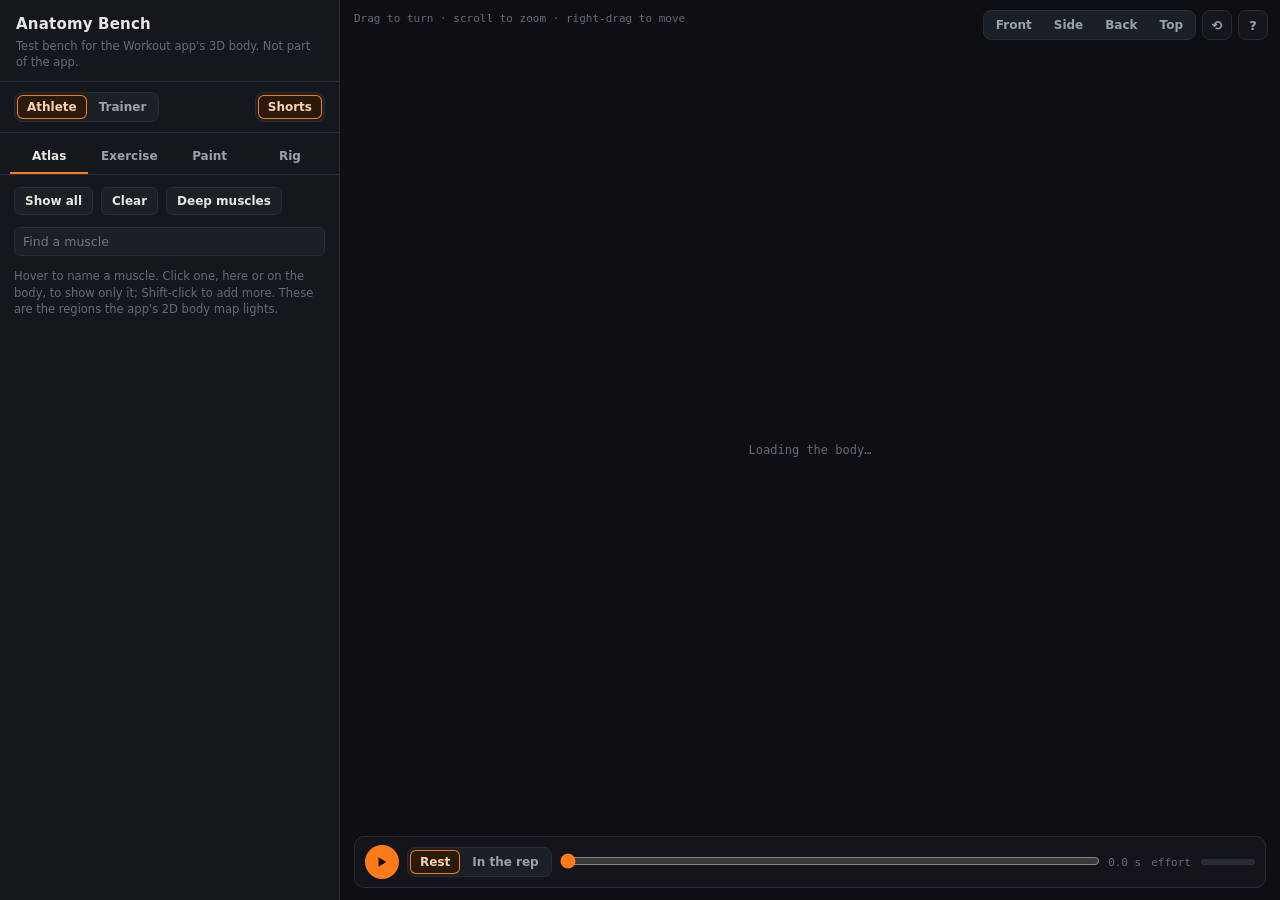
==== tools/anatomy/index.html @ ded06066 "Fit the 3D body to the kit, fix 13 exercises, add the 3D muscle map The muscular athlete body now dr" ====
<!doctype html>
<!-- The anatomy viewer: a test bench for the Workout app's 3D body, not
     part of the app. Every muscle region the app can light, on the real
     model, posed at rest or anywhere in any exercise's rep, with the
     exercise's highlights from both sources (the 3D animation's hi/hi2 in
     moves.js and the body map's muscles in data.js) side by side, a brush
     to correct where a muscle is, and rig views for checking the skinning.
     Serve the repo root and open /tools/anatomy/ . -->
<html lang="en">
<head>
<meta charset="utf-8">
<meta name="viewport" content="width=device-width, initial-scale=1">
<title>Anatomy Bench</title>
<link rel="stylesheet" href="../../assets/css/tokens.css">
<link rel="stylesheet" href="../../assets/css/themes.css">
<style>
  /* Layout: a narrow instrument panel on the left, the body filling the rest. */
  :root {
    --ink: #0d0f12; --panel: #14171c; --panel-2: #1b1f26; --line: #272c35;
    --txt: #e8e6e1; --txt-2: #9aa1ab; --txt-3: #646b76;
    --hot: #ff7a18; --warm: #9c4d11; --cool: #4cc3ff; --ok: #4ade80; --bad: #f87171;
    --mono: 'IBM Plex Mono', ui-monospace, monospace; --sans: 'DM Sans', system-ui, sans-serif;
  }
  html, body { height: 100%; }
  body { margin: 0; background: var(--ink); color: var(--txt); font: 13px/1.45 var(--sans); overflow: hidden; }
  .app { display: grid; grid-template-columns: 340px 1fr; height: 100%; }
  aside { background: var(--panel); border-right: 1px solid var(--line); display: flex; flex-direction: column; min-height: 0; }
  header { padding: 14px 16px 10px; border-bottom: 1px solid var(--line); }
  header h1 { margin: 0; font-size: 15px; font-weight: 700; letter-spacing: .2px; }
  header p { margin: 2px 0 0; color: var(--txt-3); font-size: 11.5px; }
  .tabs { display: flex; gap: 2px; padding: 8px 10px 0; border-bottom: 1px solid var(--line); }
  .tabs button { flex: 1; background: none; border: 0; color: var(--txt-2); padding: 8px 4px 9px; font: 600 12px var(--sans); cursor: pointer; border-bottom: 2px solid transparent; }
  .tabs button[aria-selected="true"] { color: var(--txt); border-bottom-color: var(--hot); }
  .pane { padding: 12px 14px 18px; overflow: auto; flex: 1; min-height: 0; display: flex; flex-direction: column; gap: 12px; }
  .pane[hidden] { display: none; }
  .row { display: flex; gap: 8px; align-items: center; flex-wrap: wrap; }
  label.k, .k { color: var(--txt-3); font: 600 10.5px var(--mono); text-transform: uppercase; letter-spacing: .6px; }
  select, input[type=search], input[type=number] { background: var(--panel-2); color: var(--txt); border: 1px solid var(--line); border-radius: 6px; padding: 6px 8px; font: 12.5px var(--sans); min-width: 0; }
  select { flex: 1; }
  input[type=range] { flex: 1; accent-color: var(--hot); min-width: 0; }
  button.b { background: var(--panel-2); color: var(--txt); border: 1px solid var(--line); border-radius: 6px; padding: 6px 10px; font: 600 12px var(--sans); cursor: pointer; }
  button.b:hover { border-color: #3a414d; }
  button.b[aria-pressed="true"] { background: #2a1a0c; border-color: var(--hot); color: #ffd0a8; }
  button:focus-visible, select:focus-visible, input:focus-visible { outline: 2px solid var(--cool); outline-offset: 1px; }
  .group h3 { margin: 6px 0 4px; font: 700 10.5px var(--mono); color: var(--txt-3); text-transform: uppercase; letter-spacing: .7px; }
  .reg { display: grid; grid-template-columns: 14px 1fr auto; gap: 8px; align-items: center; padding: 3px 6px; border-radius: 5px; cursor: pointer; }
  .reg:hover { background: var(--panel-2); }
  .reg.on { background: #2a1a0c; }
  .sw { width: 12px; height: 12px; border-radius: 3px; }
  .reg small { color: var(--txt-3); font: 10.5px var(--mono); }
  .chips { display: flex; flex-wrap: wrap; gap: 4px; }
  .chip { font: 11.5px var(--sans); padding: 2px 7px; border-radius: 999px; border: 1px solid var(--line); color: var(--txt-2); }
  .chip.p { border-color: var(--hot); color: #ffc79c; }
  .chip.s { border-color: var(--warm); color: #e0a77c; }
  .chip.miss { border-style: dashed; border-color: var(--bad); color: #fca5a5; }
  .note { color: var(--txt-3); font-size: 11.5px; }
  .card { background: var(--panel-2); border: 1px solid var(--line); border-radius: 8px; padding: 10px; display: flex; flex-direction: column; gap: 6px; }
  main { position: relative; min-width: 0; }
  canvas#gl { display: block; width: 100%; height: 100%; touch-action: none; }
  .hud { position: absolute; left: 14px; top: 12px; font: 11px var(--mono); color: var(--txt-3); pointer-events: none; }
  .tip { position: absolute; pointer-events: none; background: rgba(13,15,18,.92); border: 1px solid var(--line); padding: 4px 8px; border-radius: 6px; font: 12px var(--sans); color: var(--txt); transform: translate(12px, 12px); white-space: nowrap; }
  .tip b { color: #ffc79c; font-weight: 600; }
  .dbg { position: absolute; right: 12px; top: 34px; max-width: 46%; max-height: 60%; overflow: auto; margin: 0; padding: 8px 10px; background: rgba(13,15,18,.92); border: 1px solid var(--line); border-radius: 8px; font: 10.5px/1.35 var(--mono); color: var(--txt-2); white-space: pre-wrap; pointer-events: auto; }
  .dbg[hidden] { display: none; }
  .bar { position: absolute; left: 14px; right: 14px; bottom: 12px; display: flex; gap: 8px; align-items: center; background: rgba(20,23,28,.9); border: 1px solid var(--line); border-radius: 10px; padding: 8px 10px; }
  .bar[hidden] { display: none; }
  .phases { display: flex; gap: 2px; flex: 1; min-width: 0; }
  .phases span { flex: 1; font: 10.5px var(--mono); color: var(--txt-3); border-top: 2px solid var(--line); padding-top: 3px; overflow: hidden; white-space: nowrap; text-overflow: ellipsis; }
  .phases span.on { color: #ffd0a8; border-top-color: var(--hot); }
  .loading { position: absolute; inset: 0; display: grid; place-items: center; color: var(--txt-3); font: 12px var(--mono); }
  .loading[hidden], .tip[hidden] { display: none; }
  /* segmented controls */
  .seg { display: inline-flex; background: var(--panel-2); border: 1px solid var(--line); border-radius: 8px; padding: 2px; gap: 2px; }
  .seg button { background: none; border: 0; color: var(--txt-2); font: 600 12px var(--sans); padding: 5px 10px; border-radius: 6px; cursor: pointer; }
  .seg button[aria-pressed="true"] { background: #2a1a0c; color: #ffd0a8; box-shadow: inset 0 0 0 1px var(--hot); }
  .seg button:hover:not([aria-pressed="true"]) { color: var(--txt); }
  .seg button:disabled { opacity: .4; cursor: default; }
  /* the model row */
  .modelrow { padding: 10px 14px; display: flex; gap: 8px; align-items: center; justify-content: space-between; border-bottom: 1px solid var(--line); }
  /* exercise list, grouped by training day */
  .exlist { display: flex; flex-direction: column; gap: 1px; overflow: auto; max-height: 38vh; margin: 0 -6px; padding: 0 6px; }
  .exlist h3 { position: sticky; top: 0; background: var(--panel); margin: 8px 0 2px; padding: 2px 0; font: 700 10.5px var(--mono); color: var(--txt-3); text-transform: uppercase; letter-spacing: .7px; }
  .exlist button { text-align: left; background: none; border: 0; color: var(--txt-2); font: 13px var(--sans); padding: 5px 8px; border-radius: 6px; cursor: pointer; }
  .exlist button:hover { background: var(--panel-2); color: var(--txt); }
  .exlist button[aria-current="true"] { background: #2a1a0c; color: #ffd0a8; }
  .exlist .empty { color: var(--txt-3); font-size: 12px; padding: 6px 8px; }
  input[type=search] { width: 100%; box-sizing: border-box; }
  /* view presets, top right of the stage */
  .views { position: absolute; right: 12px; top: 10px; display: flex; gap: 6px; align-items: center; }
  .iconbtn { width: 30px; height: 30px; display: inline-grid; place-items: center; background: rgba(20,23,28,.9); border: 1px solid var(--line); border-radius: 8px; color: var(--txt-2); cursor: pointer; font: 600 13px var(--sans); }
  .iconbtn:hover { color: var(--txt); border-color: #3a414d; }
  /* the player */
  .bar { flex-wrap: wrap; row-gap: 6px; }
  .play { width: 34px; height: 34px; flex: 0 0 auto; border-radius: 50%; border: 0; background: var(--hot); color: #1a0d03; cursor: pointer; display: grid; place-items: center; }
  .play svg { width: 14px; height: 14px; }
  .track { flex: 1; min-width: 160px; display: flex; flex-direction: column; gap: 3px; }
  .track input[type=range] { width: 100%; margin: 0; }
  .meta { display: flex; gap: 10px; align-items: center; font: 11px var(--mono); color: var(--txt-3); flex: 0 0 auto; }
  .meter { width: 54px; height: 6px; border-radius: 3px; background: var(--line); overflow: hidden; }
  .meter i { display: block; height: 100%; width: 0; background: linear-gradient(90deg, var(--warm), var(--hot)); }
  /* keyboard help */
  .help { position: absolute; right: 12px; top: 48px; width: 250px; background: rgba(13,15,18,.96); border: 1px solid var(--line); border-radius: 10px; padding: 10px 12px; font-size: 12px; color: var(--txt-2); }
  .help[hidden] { display: none; }
  .help h4 { margin: 0 0 6px; font: 700 10.5px var(--mono); color: var(--txt-3); text-transform: uppercase; letter-spacing: .7px; }
  .help dl { display: grid; grid-template-columns: auto 1fr; gap: 4px 10px; margin: 0; }
  .help dt { font: 11px var(--mono); color: var(--txt); background: var(--panel-2); border: 1px solid var(--line); border-radius: 4px; padding: 0 5px; justify-self: start; }
  .help dd { margin: 0; }
  @media (prefers-reduced-motion: reduce) { * { transition: none !important; } }
  @media (max-width: 760px) {
    body { overflow: auto; }
    .app { grid-template-columns: 1fr; grid-template-rows: 62vh auto; height: auto; }
    main { order: -1; height: 62vh; }
    aside { border-right: 0; border-top: 1px solid var(--line); }
  }
</style>
</head>
<body>
<div class="app">
  <aside>
    <header>
      <h1>Anatomy Bench</h1>
      <p>Test bench for the Workout app's 3D body. Not part of the app.</p>
    </header>
    <div class="modelrow">
      <div class="seg" id="model" role="group" aria-label="Model">
        <button data-model="athlete" aria-pressed="true" title="The sculpted anatomical body">Athlete</button>
        <button data-model="trainer" aria-pressed="false" title="The scanned trainer in a tee and shorts">Trainer</button>
      </div>
      <div class="seg"><button id="shorts" aria-pressed="true" title="Show or hide the athlete's shorts">Shorts</button></div>
    </div>
    <div class="tabs" role="tablist">
      <button role="tab" data-tab="atlas" aria-selected="true">Atlas</button>
      <button role="tab" data-tab="exercise" aria-selected="false">Exercise</button>
      <button role="tab" data-tab="paint" aria-selected="false">Paint</button>
      <button role="tab" data-tab="rig" aria-selected="false">Rig</button>
    </div>

    <section class="pane" data-pane="atlas">
      <div class="row">
        <button class="b" id="allOn">Show all</button>
        <button class="b" id="soloOff">Clear</button>
        <button class="b" id="deep" aria-pressed="false">Deep muscles</button>
      </div>
      <input type="search" id="regQ" placeholder="Find a muscle">
      <p class="note">Hover to name a muscle. Click one, here or on the body, to show only it; Shift-click to add more. These are the regions the app's 2D body map lights.</p>
      <div id="regList"></div>
    </section>

    <section class="pane" data-pane="exercise" hidden>
      <input type="search" id="exQ" placeholder="Find an exercise">
      <div class="exlist" id="exList" role="listbox" aria-label="Exercises"></div>
      <div class="card">
        <span class="k">Highlight</span>
        <div class="seg" role="group" aria-label="Highlight">
          <button class="src" data-src="anim" aria-pressed="true" title="The muscles the 3D animation lights (moves.js)">Animation</button>
          <button class="src" data-src="map" aria-pressed="false" title="The muscles the 2D body map lights (data.js)">Body map</button>
          <button class="src" data-src="diff" aria-pressed="false" title="Green: both; blue: only the animation; red: only the body map">Compare</button>
          <button class="src" data-src="none" aria-pressed="false" title="The bare body">Off</button>
        </div>
        <span class="k">3D animation (moves.js)</span>
        <div class="chips" id="chipsAnim"></div>
        <span class="k">Body map (data.js)</span>
        <div class="chips" id="chipsMap"></div>
        <p class="note" id="diffNote"></p>
      </div>
      <p class="note">Working muscles glow brighter as the rep reaches its hardest point, as in the app.</p>
    </section>

    <section class="pane" data-pane="paint" hidden>
      <p class="note">Correct where a muscle is: choose it, then drag over the body. Hold Shift (or switch to Erase) to take a muscle off. Edits save in this browser; export them to use in the app.</p>
      <div class="row"><span class="k">Muscle</span><select id="pReg"></select></div>
      <div class="row">
        <button class="b" id="pAdd" aria-pressed="true">Paint</button>
        <button class="b" id="pErase" aria-pressed="false">Erase</button>
        <button class="b" id="pOrbit" aria-pressed="false">Orbit only</button>
      </div>
      <div class="row"><span class="k">Size</span><input type="range" id="pSize" min="1" max="10" step="0.5" value="3.5"><span id="pSizeV" class="k">3.5</span></div>
      <div class="card">
        <span class="k" id="pCount">No edits</span>
        <div class="row">
          <button class="b" id="pExport">Export JSON</button>
          <label class="b" style="cursor:pointer">Import<input type="file" id="pImport" accept="application/json" hidden></label>
          <button class="b" id="pClearReg">Clear this muscle's edits</button>
        </div>
      </div>
    </section>

    <section class="pane" data-pane="rig" hidden>
      <div class="row">
        <button class="b" id="rWeights" aria-pressed="false">Bone weights</button>
        <button class="b" id="rWire" aria-pressed="false">Wireframe</button>
        <button class="b" id="rJoints" aria-pressed="false">Joints</button>
      </div>
      <p class="note">Bone weights colours each part of the skin by the bone that moves it most; blends between colours are where the skin bends. Check shoulders and hips in the hardest poses (pull-ups, handstands, presses).</p>
      <div class="card"><span class="k">Hovered point</span><span id="rInfo" class="note">Hover the body.</span></div>
    </section>
  </aside>

  <main>
    <canvas id="gl"></canvas>
    <div class="hud" id="hud">Drag to turn · scroll to zoom · right-drag to move</div>
    <div class="views" role="group" aria-label="Camera">
      <div class="seg">
        <button data-view="front" title="Front (1)">Front</button>
        <button data-view="side" title="Side (2)">Side</button>
        <button data-view="back" title="Back (3)">Back</button>
        <button data-view="top" title="Top (4)">Top</button>
      </div>
      <button class="iconbtn" id="resetView" title="Reset the view (R)" aria-label="Reset the view">⟲</button>
      <button class="iconbtn" id="helpBtn" title="Keyboard shortcuts (?)" aria-label="Keyboard shortcuts" aria-expanded="false">?</button>
    </div>
    <div class="help" id="help" hidden>
      <h4>Keyboard</h4>
      <dl>
        <dt>Space</dt><dd>Play or pause the rep</dd>
        <dt>← →</dt><dd>Step through the rep</dd>
        <dt>1 2 3 4</dt><dd>Front, side, back, top</dd>
        <dt>R</dt><dd>Reset the view</dd>
        <dt>S</dt><dd>Shorts on or off</dd>
        <dt>D</dt><dd>Pick debug readout</dd>
        <dt>?</dt><dd>This list</dd>
      </dl>
    </div>
    <div class="tip" id="tip" hidden></div>
    <pre class="dbg" id="dbg" hidden></pre>
    <div class="bar" id="bar">
      <button class="play" id="play" aria-pressed="false" aria-label="Play" title="Play or pause (Space)"><svg viewBox="0 0 16 16" aria-hidden="true"><path id="playIcon" d="M4 2.5v11l9-5.5z" fill="currentColor"/></svg></button>
      <div class="seg" id="poseSel" role="group" aria-label="Pose">
        <button data-pose="rest" aria-pressed="true" title="The body in its rest pose">Rest</button>
        <button data-pose="rep" aria-pressed="false" title="The body in the chosen exercise">In the rep</button>
      </div>
      <div class="track">
        <input type="range" id="scrub" min="0" max="1000" value="0" aria-label="Position in the rep">
        <div class="phases" id="phases"></div>
      </div>
      <div class="meta"><span id="timeV">0.0 s</span><span title="Effort: how hard the muscles work at this moment">effort</span><div class="meter"><i id="effortBar"></i></div></div>
    </div>
    <div class="loading" id="loading">Loading the body…</div>
  </main>
</div>
<script type="module">import("./anatomy.js?v=" + Date.now());</script>
</body>
</html>
---- assets/css/tokens.css ----
/* ═══════════════════════════════════════════════════════════
   BARTLEBY SOFTWARE — DESIGN SYSTEM
   Shared tokens, reset, and base primitives used by every app.
   ═══════════════════════════════════════════════════════════ */

/* Colours and radii live in themes.css (one block per theme, applied via
   <html data-theme="...">). Only theme-independent tokens belong here. */
:root {
  --font:'DM Sans',system-ui,sans-serif;
  --mono:'JetBrains Mono',monospace;
}

*{margin:0;padding:0;box-sizing:border-box}
html{scroll-behavior:smooth}
body{
  background:var(--bg);color:var(--text);font-family:var(--font);
  min-height:100dvh;-webkit-font-smoothing:antialiased;overflow-x:hidden;
  /* The shell swaps a whole app in and out of one document. Scroll
     anchoring tries to hold your place through that and ends up
     overriding the position the shell restores, so it is off here —
     shell.js owns scroll position across app switches. */
  overflow-anchor:none;
}

/* ═══ SHARED: TOAST ═══ */
.toast{
  position:fixed;bottom:calc(24px + env(safe-area-inset-bottom));left:50%;
  transform:translateX(-50%) translateY(60px);
  background:var(--bg-alt);border:1px solid var(--border-lt);
  padding:10px 20px;border-radius:var(--r);font-size:13px;font-weight:500;
  opacity:0;transition:all .3s cubic-bezier(.22,.68,0,1.1);
  pointer-events:none;z-index:400;box-shadow:0 8px 40px #0006;
}
.toast.on{opacity:1;transform:translateX(-50%) translateY(0)}

/* ═══ SHARED: HUD PANEL SHAPE ═══
   Panels are chamfered top-left / bottom-right with an inset rim, set per
   panel via a local --n (notch size). Both themes use the same shape: a
   theme changes colour and motion, not structure.

   The rim is an inset shadow rather than a border because clip-path cuts a
   border off along the diagonal; an inset shadow leaves the cut clean.

   Panels also carry a bracket tick in their square corner (below), which is
   what makes the shape read as a HUD frame rather than just a cut corner.
   ═══ */
.day-card::after,.rk-hero::after{
  content:'';position:absolute;top:8px;right:8px;width:10px;height:10px;
  border-top:1px solid var(--blue);border-right:1px solid var(--blue);
  opacity:.38;pointer-events:none;
}

/* Every readout uses fixed-width digits so counters don't jitter as they run. */
.day-prog,.day-idx,.ex-idx,.ex-sets,.ex-wt,
.bw-stat-v,.bw-h-w,.bw-h-d,.pg-big-v,.rk-foot-pct,.rk-letter,
.pg-card-note,.pg-s-d,.pg-pr-w,.rk-lift-foot,.rk-lift-r,.tl-hex-n,.tl-note{font-variant-numeric:tabular-nums}

/* ═══ SHARED: DAY / SECTION CARD ═══ */
.day-card{
  --n:11px;
  position:relative;background:var(--bg-card);border:none;border-radius:0;
  box-shadow:inset 0 0 0 1px var(--border);
  clip-path:polygon(var(--n) 0,100% 0,100% calc(100% - var(--n)),calc(100% - var(--n)) 100%,0 100%,0 var(--n));
  margin-bottom:16px;overflow:hidden;
}
.day-top{display:flex;align-items:center;justify-content:space-between;gap:10px;padding:13px 16px 11px}
.day-top-l{display:flex;align-items:center;gap:8px;min-width:0}
.day-idx{font-family:var(--mono);font-size:15px;font-weight:700;color:var(--blue);letter-spacing:-.5px;flex-shrink:0}
.day-sep{font-family:var(--mono);font-size:12px;font-weight:700;color:var(--text-3);flex-shrink:0}
.day-badge{padding:3px 8px;border-radius:2px;font-size:9px;font-weight:700;letter-spacing:1.5px;text-transform:uppercase;color:var(--on-accent);flex-shrink:0}
.day-title{font-size:11.5px;font-weight:600;letter-spacing:1.2px;text-transform:uppercase;color:var(--text-2);white-space:nowrap;overflow:hidden;text-overflow:ellipsis}

/* ═══ SHARED: SEGMENTED METER ═══ */
.day-meter{display:flex;gap:2px;padding:0 16px 12px;border-bottom:1px solid var(--border)}
.day-meter i{flex:1;height:4px;border-radius:1px;background:var(--border-lt);transition:background .25s ease,box-shadow .25s ease}
.day-meter i.on{background:var(--blue)}
---- assets/css/themes.css ----
/* ═══════════════════════════════════════════════════════════
   THEMES

   Every colour in the suite comes from the variables below, so a
   theme is just one block of overrides on <html data-theme="...">.

   A theme owns more than colour: it owns motion too. Both `arcade`
   and `dark` carry an animation set at the bottom of this file, and
   they are deliberately different in kind — arcade runs loud and
   continuous (scanlines, glow pulses, shimmer), midnight runs quiet
   and event-driven (soft entrances, one slow sheen, no loops you
   can see from across the room). `light` stays completely still.

   Adding a theme: copy a palette block, give it a data-theme name,
   and add it to THEMES in assets/js/theme.js.
   ═══════════════════════════════════════════════════════════ */

/* ═══════════════════════════════════════════════════════════
   ARCADE — the default. Warm, high-contrast, game-HUD orange.
   ═══════════════════════════════════════════════════════════ */
:root,
html[data-theme="arcade"] {
  --bg:#0a0705;--bg-card:#150f0a;--bg-alt:#1d140c;--bg-hover:#241a10;
  --bg-input:#0f0a06;--border:#2b1d10;--border-lt:#402a15;

  --text:#fdf3e7;--text-2:#b0987f;--text-3:#7a6249;

  --blue:#ff7a18;--blue-d:#ff7a1820;          /* primary accent */
  --purple:#ffb43f;--amber:#ffc247;--amber-d:#ffc2471e;
  --red:#ff4d3d;--red-d:#ff4d3d20;
  --green:#3fdb7a;--green-d:#3fdb7a1e;--pink:#ff9c5b;
  /* Ink for text sitting ON a tinted chip of the same hue (--*-d), which is
     a different job from the hue itself. On a dark card the vivid colour is
     already the readable choice; over white it is not — #16a34a on a 9%
     green wash is 2.97:1, which is how the working-weight badge ended up
     unreadable in Daylight. Dark themes therefore alias these to the hue,
     and Daylight darkens each one until it clears 4.5:1 on its own chip. */
  --ink-green:#3fdb7a;--ink-amber:#ffc247;--ink-blue:#ff7a18;--ink-red:#ff4d3d;--ink-pink:#ff9c5b;

  --glow:#ff7a18;--glow-2:#ffb43f;
  --sel-bd:#ff7a1855;--ol-bg:#0a0705f0;--btn-hover:#e0620c;
  --on-accent:#fff;
  --map-base:#1a1108;--map-region:#241708;
  /* body-map tiers: accent, then blended 55% and 28% toward --map-region */
  --map-p:#ff7a18;--map-s:#9c4d11;--map-t:#61330d;--map-edge:#0a0705;
  --hm-off:#1e1409;
  --grid:#2b1d10;
  /* rank bands — need real hue separation, not six shades of orange */
  --rk-f:#6b5540;--rk-d:#e0452f;--rk-c:#ffb01f;
  --rk-b:#ff7a18;--rk-a:#c04dff;--rk-s:#3fdb7a;--rk-ss:#fff3d6;
  --r:10px;--rs:6px;
}

/* ═══════════════════════════════════════════════════════════
   REDLINE — the suite as a code editor.

   Not a palette swap. An editor is a thing you recognise before
   you have read a word of it, and almost none of that is colour.
   It is the typeface: one fixed advance, so every column lines up
   whether or not anyone arranged for it to. It is rectangles —
   no chamfers, no pills, a 3px radius where a radius is
   unavoidable. And it is a small set of hues each doing one
   consistent job, the way syntax highlighting does, rather than
   decorating.

   So this is the one theme here that overrides --font as well as
   the colours, and that is the whole point of it. Cascadia Code
   is Microsoft's terminal face; assets/js/theme.js loads the
   Google Fonts stylesheet only while this theme is on, and the
   stack below falls back to whatever monospace the machine has —
   which on Windows is usually Cascadia already, so the first
   frame is right even before the webfont lands.

   The colour roles, read as syntax:

     --blue    keyword     the accent, scarlet
     --red     error       orange-red, twenty degrees off it, so a
                           delete button never reads as a selected tab
     --amber   string
     --purple  constant    mauve — the one hue here that isn't warm,
                           and the rank-A band
     --green   diff added  left fully green on purpose: this app's
     --pink    function    job is telling good from bad, and a theme
                           that tinted the good end red would make
                           that harder rather than prettier
     --text-3  comment

   The surfaces are near-neutral with a faint red cast rather than
   the saturated maroon "a red theme" reaches for first, because an
   editor's chrome sits back and lets the syntax carry the colour.

   Structure — the font, the square corners, the caret — lives in
   REDLINE EDITOR CHROME at the bottom of this file, after the
   motion set it shares, so that nothing has to fight it on source
   order. It takes the quiet set rather than Arcade's: the loud one
   is keyed on data-theme="arcade" in fifty-odd selectors and a
   palette is not worth duplicating all of them for.
   ═══════════════════════════════════════════════════════════ */
html[data-theme="redline"] {
  --bg:#100c0e;--bg-card:#191114;--bg-alt:#20161a;--bg-hover:#291d22;
  --bg-input:#0c090a;--border:#2d2028;--border-lt:#453039;

  --text:#f3e7ea;--text-2:#a99aa0;--text-3:#7a6a71;

  --blue:#ff2f50;--blue-d:#ff2f5020;          /* primary accent */
  --purple:#c792ea;--amber:#ffc66d;--amber-d:#ffc66d1e;
  --red:#f2593a;--red-d:#f2593a20;
  --green:#5cdb8f;--green-d:#5cdb8f1e;--pink:#ff8fc4;
    --ink-green:#5cdb8f;--ink-amber:#ffc66d;--ink-blue:#ff2f50;--ink-red:#f2593a;--ink-pink:#ff8fc4;

  --glow:#ff2f50;--glow-2:#c792ea;
  /* the accent at three alphas, for the glow keyframes. Without these the
     quiet set's halo and today-cell resolve to an invalid shadow and the
     whole declaration is dropped, which is how this theme shipped with a
     rank letter that did not breathe. */
  --glow-a:#ff2f502e;--glow-b:#ff2f5055;--glow-c:#ff2f50aa;
  --sel-bd:#ff2f5055;--ol-bg:#100c0ef0;--btn-hover:#e01a3e;
  --on-accent:#fff;
  --map-base:#1a1216;--map-region:#241820;
  /* body-map tiers: accent, then blended 55% and 28% toward --map-region */
  --map-p:#ff2f50;--map-s:#9c253a;--map-t:#611e2d;--map-edge:#100c0e;
  --hm-off:#1e151a;
  --grid:#2d2028;
  /* rank bands — need real hue separation, not six shades of red. SS goes
     cyan: it is the one band above green, and cyan is the colour an editor
     reserves for a type name, which is the right amount of special. */
  --rk-f:#6b5a60;--rk-d:#f2593a;--rk-c:#ffc66d;
  --rk-b:#ff2f50;--rk-a:#c792ea;--rk-s:#5cdb8f;--rk-ss:#8be9fd;
  --r:3px;--rs:2px;
}

/* ═══════════════════════════════════════════════════════════
   DARK — the original cool-grey/blue palette. Its motion set lives
   at the bottom of this file, under MIDNIGHT ANIMATIONS.
   ═══════════════════════════════════════════════════════════ */
html[data-theme="dark"] {
  --bg:#08090d;--bg-card:#10121a;--bg-alt:#141722;--bg-hover:#1a1d2a;
  --bg-input:#0c0e14;--border:#1c2030;--border-lt:#252a3a;

  --text:#e2e6f0;--text-2:#8b92a8;--text-3:#4a5068;

  --blue:#3b82f6;--blue-d:#3b82f620;--purple:#8b5cf6;
  --amber:#f59e0b;--amber-d:#f59e0b20;--red:#ef4444;--red-d:#ef444420;
  --green:#22c55e;--green-d:#22c55e20;--pink:#f472b6;
    --ink-green:#22c55e;--ink-amber:#f59e0b;--ink-blue:#3b82f6;--ink-red:#ef4444;--ink-pink:#f472b6;

  --glow:#3b82f6;--glow-2:#8b5cf6;
  --sel-bd:#3b82f640;--ol-bg:#08090de8;--btn-hover:#2563eb;
  --on-accent:#fff;
  /* the accent at three alphas, for the glow keyframes */
  --glow-a:#3b82f62e;--glow-b:#3b82f655;--glow-c:#3b82f6aa;
  --map-base:#151922;--map-region:#1a1e2a;
  --map-p:#3b82f6;--map-s:#2c559a;--map-t:#243a63;--map-edge:#08090d;
  --hm-off:#171a26;
  --grid:#1c2030;
  --rk-f:#4a5068;--rk-d:#ef4444;--rk-c:#f59e0b;
  --rk-b:#3b82f6;--rk-a:#8b5cf6;--rk-s:#22c55e;--rk-ss:#f472b6;
  --r:10px;--rs:6px;
}

/* ═══════════════════════════════════════════════════════════
   BLACK — true black and silver. Midnight without the blue cast:
   every surface, border and grey here is achromatic, so nothing tints
   the chrome. The accent is a near-white, which is the reason
   --on-accent exists — a silver button needs dark text, not the #fff
   every other theme wants.

   Colour survives only where it carries meaning: the green and red of
   a hit or a miss, and the rank bands, which need real hue separation.
   Wears the quiet motion set, same as Midnight.
   ═══════════════════════════════════════════════════════════ */
html[data-theme="black"] {
  --bg:#000000;--bg-card:#0d0d0d;--bg-alt:#141414;--bg-hover:#1c1c1c;
  --bg-input:#080808;--border:#242424;--border-lt:#363636;

  --text:#f2f2f2;--text-2:#a3a3a3;--text-3:#6b6b6b;

  --blue:#e4e4e7;--blue-d:#e4e4e714;          /* primary accent — silver */
  --purple:#b8b8bd;--amber:#e0b341;--amber-d:#e0b3411e;
  --red:#f05252;--red-d:#f0525220;
  --green:#3ecf7a;--green-d:#3ecf7a1e;--pink:#d4d4d8;
    --ink-green:#3ecf7a;--ink-amber:#e0b341;--ink-blue:#e4e4e7;--ink-red:#f05252;--ink-pink:#d4d4d8;

  --glow:#e4e4e7;--glow-2:#ffffff;
  --sel-bd:#e4e4e740;--ol-bg:#000000f0;--btn-hover:#ffffff;
  --on-accent:#0a0a0a;
  /* the accent at three alphas, for the glow keyframes */
  --glow-a:#ffffff24;--glow-b:#ffffff45;--glow-c:#ffffff99;
  --map-base:#121212;--map-region:#1c1c1c;
  /* body-map tiers: accent, then blended 55% and 28% toward --map-region */
  --map-p:#e4e4e7;--map-s:#767677;--map-t:#545455;--map-edge:#000000;
  --hm-off:#1a1a1a;
  --grid:#242424;
  /* rank bands — the one place the monochrome has to break, since six
     shades of silver would be six shades of nothing */
  --rk-f:#5a5a5a;--rk-d:#f05252;--rk-c:#e0b341;
  --rk-b:#5b9cf0;--rk-a:#a978f0;--rk-s:#3ecf7a;--rk-ss:#ffffff;
  --r:10px;--rs:6px;
}

/* ═══════════════════════════════════════════════════════════
   LIGHT — bright paper-white palette. No animation set.
   ═══════════════════════════════════════════════════════════ */
html[data-theme="light"] {
  --bg:#f4f5f9;--bg-card:#ffffff;--bg-alt:#edeff5;--bg-hover:#e5e8f0;
  --bg-input:#ffffff;--border:#dcdfe9;--border-lt:#cbd0df;

  --text:#1b1f2d;--text-2:#5b6278;--text-3:#98a0b4;

  --blue:#2563eb;--blue-d:#2563eb1a;          /* primary accent */
  --purple:#7c3aed;--amber:#d97706;--amber-d:#d9770618;
  --red:#dc2626;--red-d:#dc26261a;
  --green:#16a34a;--green-d:#16a34a18;--pink:#db2777;
    --ink-green:#166534;--ink-amber:#854d0e;--ink-blue:#1d4ed8;--ink-red:#b91c1c;--ink-pink:#be185d;

  --glow:#2563eb;--glow-2:#7c3aed;
  --sel-bd:#2563eb40;--ol-bg:#f4f5f9e8;--btn-hover:#1d4ed8;
  --on-accent:#fff;
  --map-base:#e5e8f0;--map-region:#dcdfe9;
  /* body-map tiers: accent, then blended 55% and 28% toward --map-region */
  --map-p:#2563eb;--map-s:#84a3ec;--map-t:#bccbef;--map-edge:#f4f5f9;
  --hm-off:#e5e8f0;
  --grid:#dcdfe9;
  --rk-f:#98a0b4;--rk-d:#dc2626;--rk-c:#d97706;
  --rk-b:#2563eb;--rk-a:#7c3aed;--rk-s:#16a34a;--rk-ss:#be185d;
  --r:10px;--rs:6px;
}

/* ═══════════════════════════════════════════════════════════
   ARCADE ANIMATIONS
   Scoped to the theme: `light` stays completely still, and `dark`
   has its own, quieter set further down.
   All of it collapses under prefers-reduced-motion at the bottom.
   ═══════════════════════════════════════════════════════════ */

@keyframes ar-sweep   { 0%{transform:translateX(-120%)} 100%{transform:translateX(320%)} }
@keyframes ar-pulse   { 0%,100%{opacity:.5} 50%{opacity:1} }
/* for large tinted shapes: stays subtle, since animating opacity would
   otherwise blow past the low base value the shape is drawn with */
@keyframes ar-bloom   { 0%,100%{opacity:.06} 50%{opacity:.13} }
@keyframes ar-bloom-s { 0%,100%{opacity:.08} 50%{opacity:.16} }
@keyframes ar-glow    { 0%,100%{text-shadow:0 0 12px var(--glow),0 0 34px #ff7a1840} 50%{text-shadow:0 0 22px var(--glow),0 0 60px #ff7a1870} }
@keyframes ar-rise    { from{opacity:0;transform:translateY(10px)} to{opacity:1;transform:none} }
@keyframes ar-pop     { 0%{transform:scale(.7)} 60%{transform:scale(1.18)} 100%{transform:scale(1)} }
@keyframes ar-scan    { 0%{transform:translateY(-100%)} 100%{transform:translateY(2400%)} }
@keyframes ar-shimmer { 0%{background-position:-220% 0} 100%{background-position:220% 0} }
@keyframes ar-flicker { 0%,100%{opacity:1} 92%{opacity:1} 94%{opacity:.72} 96%{opacity:1} }

/* ── cards get a warm edge + a staggered entrance ── */
html[data-theme="arcade"] .day-card,
html[data-theme="arcade"] .pg-card,
html[data-theme="arcade"] .tl-card,
html[data-theme="arcade"] .bw-chart-card,
html[data-theme="arcade"] .bw-add {
  animation:ar-rise .34s cubic-bezier(.22,.68,0,1.1) both;
  box-shadow:inset 0 1px 0 #ffffff06;
}
/* the level strip is the Program tab's first child, so the day cards start at 2 */
html[data-theme="arcade"] .day-card:nth-child(2){animation-delay:.04s}
html[data-theme="arcade"] .day-card:nth-child(3){animation-delay:.08s}
html[data-theme="arcade"] .day-card:nth-child(4){animation-delay:.12s}
html[data-theme="arcade"] .day-card:nth-child(5){animation-delay:.16s}
html[data-theme="arcade"] .day-card:nth-child(6){animation-delay:.2s}
html[data-theme="arcade"] .pg-card:nth-child(3){animation-delay:.05s}
html[data-theme="arcade"] .pg-card:nth-child(4){animation-delay:.1s}
html[data-theme="arcade"] .pg-card:nth-child(5){animation-delay:.15s}

html[data-theme="arcade"] .day-card:hover,
html[data-theme="arcade"] .pg-card:hover { border-color:#4a2f16 }

/* ── clipped corners on the big surfaces reads as HUD panel ── */
html[data-theme="arcade"] .rk-hero {
  clip-path:polygon(0 0,calc(100% - 14px) 0,100% 14px,100% 100%,14px 100%,0 calc(100% - 14px));
}

/* ── tab underline glows ── */
html[data-theme="arcade"] .wk .tab.active,
html[data-theme="arcade"] .fin .tab.active { box-shadow:0 2px 12px -2px var(--glow) }

/* ── every progress bar gets a light sweeping across it ── */
html[data-theme="arcade"] .sx-bar-fill { position:relative;overflow:hidden }
html[data-theme="arcade"] .sx-bar-fill::after {
  content:'';position:absolute;inset:0;width:34%;
  background:linear-gradient(90deg,transparent,#ffffff70,transparent);
  animation:ar-sweep 2.4s ease-in-out infinite;
}

/* ── the rank letter is the hero element: make it burn ── */
html[data-theme="arcade"] .rk-letter { animation:ar-glow 3s ease-in-out infinite }

/* the band track lights up its segments and the marker burns */
html[data-theme="arcade"] .rk-seg { opacity:.42 }
html[data-theme="arcade"] .rk-marker { background:var(--glow-2);box-shadow:0 0 0 2px var(--bg-card),0 0 16px var(--glow) }
html[data-theme="arcade"] .rk-verse-mark { animation:ar-bloom-s 6s ease-in-out infinite }

/* a slow scanline crawling down the rank hero */
html[data-theme="arcade"] .rk-hero > .rk-scan {
  display:block;position:absolute;left:0;right:0;height:2px;top:0;
  background:linear-gradient(90deg,transparent,#ff7a1855,transparent);
  animation:ar-scan 7s linear infinite;pointer-events:none;
}

/* ── checkbox pop ── */
html[data-theme="arcade"] .wk .ex-chk.on { animation:ar-pop .26s cubic-bezier(.22,.68,0,1.1) }
html[data-theme="arcade"] .wk .ex-chk.on { box-shadow:0 0 14px -2px var(--glow) }

/* ── heatmap: trained days glow, today flickers like a live cursor ── */
html[data-theme="arcade"] .pg-hm-c.hit { box-shadow:0 0 7px -1px #3fdb7a90 }
html[data-theme="arcade"] .pg-hm-c.today { animation:ar-flicker 4s linear infinite }

/* ── unlocked milestones shimmer ── */
html[data-theme="arcade"] .pg-b.on .pg-b-n {
  background:linear-gradient(90deg,var(--text) 35%,var(--glow-2) 50%,var(--text) 65%);
  background-size:220% 100%;
  -webkit-background-clip:text;background-clip:text;color:transparent;
  animation:ar-shimmer 4.5s linear infinite;
}

/* ── celebration lands harder ── */
html[data-theme="arcade"] .lv-rank-n { animation:ar-glow 1.6s ease-in-out infinite }
html[data-theme="arcade"] .lv-card { box-shadow:0 0 0 1px #ff7a1830,0 30px 90px -20px #000 }

/* ── buttons pick up a warm rim ── */
html[data-theme="arcade"] .bw-add-btn,
html[data-theme="arcade"] .lv-btn,
html[data-theme="arcade"] .sx-btn.pri { box-shadow:0 0 18px -6px var(--glow) }

/* ── sidebar active app ── */
html[data-theme="arcade"] .app-btn.active { box-shadow:inset 2px 0 0 var(--glow),0 0 24px -12px var(--glow) }

/* ── extra flourishes: each one fires on a real event, not continuously ── */
@keyframes ar-hm-in    { from{opacity:0;transform:scale(.55)} to{opacity:1;transform:none} }
@keyframes ar-ring     { from{opacity:.7;transform:scale(1)} to{opacity:0;transform:scale(2.4)} }
@keyframes ar-daydone  { 0%{box-shadow:0 0 0 0 var(--glow)} 40%{box-shadow:0 0 22px -2px var(--glow)} 100%{box-shadow:0 0 0 0 transparent} }
@keyframes ar-spark    { 0%{opacity:1;transform:rotate(var(--a)) translateX(6px) scale(1)}
                        70%{opacity:.9}
                       100%{opacity:0;transform:rotate(var(--a)) translateX(var(--d)) scale(.2)} }
@keyframes ar-tile-in  { from{opacity:0;transform:translateY(8px)} to{opacity:1;transform:none} }

/* heatmap washes in column by column when the Rank tab renders */
html[data-theme="arcade"] .pg-hm-c {
  animation:ar-hm-in .32s ease both;
  animation-delay:calc(var(--c, 0) * 18ms);
}

/* achievement tiles cascade in */
html[data-theme="arcade"] .pg-b {
  animation:ar-tile-in .3s cubic-bezier(.22,.68,0,1.1) both;
  /* Capped as well as reset per group: a cascade is a flourish, and past a
     third of a second it stops reading as one and starts reading as the
     page being slow. */
  animation-delay:calc(min(var(--i, 0), 18) * 14ms);
}
/* so does the PR feed */
html[data-theme="arcade"] .pg-pr {
  animation:ar-tile-in .3s ease both;
  animation-delay:calc(var(--i, 0) * 32ms);
}

/* a single ring pulses out of a checkbox as it's ticked */
html[data-theme="arcade"] .wk .ex-chk{position:relative}
html[data-theme="arcade"] .wk .ex-chk.on::before{
  content:'';position:absolute;inset:-2px;border-radius:7px;
  border:2px solid var(--glow);animation:ar-ring .5s ease-out both;pointer-events:none;
}

/* finishing a whole day flashes that card once; so does a level-up on the strip */
html[data-theme="arcade"] .day-card.just-done,
html[data-theme="arcade"] .tl-card.just-up{animation:ar-daydone .9s ease-out}

/* rank-up sparks */
html[data-theme="arcade"] .lv-burst i{
  display:block;animation:ar-spark .85s cubic-bezier(.2,.7,.3,1) both;animation-delay:var(--t);
}

/* desktop hover lift */
@media (hover:hover) and (min-width:821px){
  html[data-theme="arcade"] .pg-card,
  html[data-theme="arcade"] .day-card{transition:transform .18s ease,border-color .18s ease}
  html[data-theme="arcade"] .pg-card:hover,
  html[data-theme="arcade"] .day-card:hover{transform:translateY(-2px)}
}

/* ═══════════════════════════════════════════════════════════
   THE QUIET MOTION SET — worn by Midnight and Black
   Keyed to data-motion rather than data-theme, because two themes
   share it and a third (Daylight) wants none of it; theme.js sets the
   attribute. Every colour in here resolves through a variable, so the
   set takes on the palette of whichever theme is wearing it.

   The counterpart to the arcade set, built on the opposite idea.
   Arcade is ambient: things glow and sweep whether or not you did
   anything. Midnight is event-driven — nearly everything here fires
   once, because something happened, and then stops. The only loops
   left are the rank letter's halo, the progress-bar sheen and today's
   cell on the heatmap, all at an amplitude you notice only if you
   go looking for it.

   Same hooks as arcade throughout, so nothing in the apps had to
   learn that a second theme exists.
   ═══════════════════════════════════════════════════════════ */

@keyframes mn-rise    { from{opacity:0;transform:translateY(7px)} to{opacity:1;transform:none} }
@keyframes mn-fade    { from{opacity:0} to{opacity:1} }
@keyframes mn-slide   { from{opacity:0;transform:translateX(-5px)} to{opacity:1;transform:none} }
/* the sheen crosses in the first fifth of the cycle and then waits: a bar you
   glance at reads as still, a bar you watch catches the light once */
@keyframes mn-sheen   { 0%{transform:translateX(-160%)} 22%,100%{transform:translateX(400%)} }
@keyframes mn-halo    { 0%,100%{text-shadow:0 0 14px var(--glow-a)} 50%{text-shadow:0 0 26px var(--glow-b)} }
@keyframes mn-pop     { from{transform:scale(.84)} to{transform:scale(1)} }
@keyframes mn-ring    { from{opacity:.5;transform:scale(1)} to{opacity:0;transform:scale(1.85)} }
@keyframes mn-today   { 0%,100%{box-shadow:0 0 0 1.5px var(--blue)}
                         50%{box-shadow:0 0 0 1.5px var(--blue),0 0 9px -1px var(--glow-c)} }
@keyframes mn-daydone { 0%{box-shadow:0 0 0 0 transparent}
                       45%{box-shadow:0 0 0 1px var(--glow),0 0 20px -5px var(--glow)}
                      100%{box-shadow:0 0 0 0 transparent} }
@keyframes mn-spark   { 0%{opacity:.9;transform:rotate(var(--a)) translateX(5px) scale(1)}
                      100%{opacity:0;transform:rotate(var(--a)) translateX(var(--d)) scale(.25)} }

/* ── cards ease in close together: a settle, not a cascade ── */
html[data-motion="quiet"] .day-card,
html[data-motion="quiet"] .pg-card,
html[data-motion="quiet"] .tl-card,
html[data-motion="quiet"] .bw-chart-card,
html[data-motion="quiet"] .bw-add {
  animation:mn-rise .3s cubic-bezier(.25,.8,.3,1) both;
  box-shadow:inset 0 1px 0 #ffffff05;
}
/* the level strip is the Program tab's first child, so the day cards start at 2 */
html[data-motion="quiet"] .day-card:nth-child(2){animation-delay:.03s}
html[data-motion="quiet"] .day-card:nth-child(3){animation-delay:.06s}
html[data-motion="quiet"] .day-card:nth-child(4){animation-delay:.09s}
html[data-motion="quiet"] .day-card:nth-child(5){animation-delay:.12s}
html[data-motion="quiet"] .day-card:nth-child(6){animation-delay:.15s}
html[data-motion="quiet"] .pg-card:nth-child(3){animation-delay:.04s}
html[data-motion="quiet"] .pg-card:nth-child(4){animation-delay:.08s}
html[data-motion="quiet"] .pg-card:nth-child(5){animation-delay:.12s}

html[data-motion="quiet"] .day-card:hover,
html[data-motion="quiet"] .pg-card:hover { border-color:var(--border-lt) }

/* ── one cool sheen per progress bar, on a long cycle ── */
html[data-motion="quiet"] .sx-bar-fill { position:relative;overflow:hidden }
html[data-motion="quiet"] .sx-bar-fill::after {
  content:'';position:absolute;inset:0;width:30%;
  background:linear-gradient(90deg,transparent,#ffffff2e,transparent);
  animation:mn-sheen 5.5s cubic-bezier(.4,0,.2,1) infinite;
}

/* ── the rank letter breathes rather than burns ── */
html[data-motion="quiet"] .rk-letter { animation:mn-halo 5s ease-in-out infinite }
html[data-motion="quiet"] .rk-marker { box-shadow:0 0 0 2px var(--bg-card),0 0 10px -2px var(--glow) }
/* no scanline: .rk-scan stays display:none here, which is half the difference */

/* ── the tab you're on gets a soft underglow ── */
html[data-motion="quiet"] .wk .tab.active,
html[data-motion="quiet"] .fin .tab.active { box-shadow:0 2px 10px -4px var(--glow) }

/* ── ticking a box: a short settle and one ring, then nothing ── */
html[data-motion="quiet"] .wk .ex-chk{position:relative}
html[data-motion="quiet"] .wk .ex-chk.on { animation:mn-pop .2s cubic-bezier(.25,.8,.3,1) }
html[data-motion="quiet"] .wk .ex-chk.on::before{
  content:'';position:absolute;inset:-2px;border-radius:7px;
  border:1.5px solid var(--glow);animation:mn-ring .45s ease-out both;pointer-events:none;
}

/* finishing a whole day flashes that card once; so does a level-up on the strip */
html[data-motion="quiet"] .day-card.just-done,
html[data-motion="quiet"] .tl-card.just-up{animation:mn-daydone .8s ease-out}

/* ── heatmap: cells fade in column by column, and only today keeps moving ── */
html[data-motion="quiet"] .pg-hm-c {
  animation:mn-fade .3s ease both;
  animation-delay:calc(var(--c, 0) * 14ms);
}
html[data-motion="quiet"] .pg-hm-c.today { animation:mn-today 3.4s ease-in-out infinite }

/* ── achievement tiles and the PR feed arrive in order ── */
html[data-motion="quiet"] .pg-b {
  animation:mn-rise .28s cubic-bezier(.25,.8,.3,1) both;
  animation-delay:calc(var(--i, 0) * 12ms);
}
html[data-motion="quiet"] .pg-pr {
  animation:mn-slide .28s ease both;
  animation-delay:calc(var(--i, 0) * 26ms);
}
/* an unlocked milestone is stated in colour here, not in movement */
html[data-motion="quiet"] .pg-b.on .pg-b-n { color:var(--green) }

/* ── celebration: sparks, but cooler and over sooner ── */
html[data-motion="quiet"] .lv-burst i{
  display:block;animation:mn-spark .7s cubic-bezier(.2,.7,.3,1) both;animation-delay:var(--t);
}
html[data-motion="quiet"] .lv-card { box-shadow:0 0 0 1px var(--glow-a),0 30px 90px -20px #000 }

/* ── sidebar active app ── */
html[data-motion="quiet"] .app-btn.active { box-shadow:inset 2px 0 0 var(--glow) }

/* desktop hover lift, a shade shallower than arcade's */
@media (hover:hover) and (min-width:821px){
  html[data-motion="quiet"] .pg-card,
  html[data-motion="quiet"] .day-card{transition:transform .18s ease,border-color .18s ease}
  html[data-motion="quiet"] .pg-card:hover,
  html[data-motion="quiet"] .day-card:hover{transform:translateY(-1px)}
}

/* ═══════════════════════════════════════════════════════════
   REDLINE EDITOR CHROME

   The half of Redline that isn't colour. Sits after the quiet
   motion set it wears, because both touch .tab.active at the same
   specificity and whichever comes last wins — this one should.

   Everything here is scoped to data-theme="redline" and nothing
   here is load-bearing: strip the section out and the theme is
   still a working palette, just a much less recognisable one.
   ═══════════════════════════════════════════════════════════ */

html[data-theme="redline"] {
  /* Both aliases point at the same face, which is the point — a code
     editor does not have a UI font and a code font, it has a font. The
     tabular-nums already declared on every readout in tokens.css get it
     for free here, so the whole app's numbers column up like a terminal. */
  --font:'Cascadia Code','Cascadia Mono',ui-monospace,'JetBrains Mono',Consolas,Menlo,monospace;
  --mono:var(--font);
  /* thin, and out of the way, the way an editor's gutter scrollbar is */
  scrollbar-width:thin;
  scrollbar-color:var(--border-lt) transparent;
}

/* ── rectangles ──
   Every panel in the suite is chamfered top-left / bottom-right via a
   local --n that its own rule declares, so a value inherited from <html>
   would lose to it. Hence the list. An editor is made of rectangles and
   this is the single biggest structural tell after the typeface. */
html[data-theme="redline"] :is(.day-card,.ck-card,.mm-card,.bw-stat,.bw-chart-card,
  .bd-call,.tl-card,.pg-card,.rk-hero,.pg-b,.lv-card,.sx-card,.sx-theme,.sx-row){--n:0px}

/* The radii that are written as numbers rather than read from --r/--rs, so
   dropping those two to 3px and 2px leaves them behind: the mobile bar's
   pills, the category chips, the muscle-map modal. Listed rather than
   swept, because a radio dot and a progress bar's end cap are round for
   reasons and stay that way. */
html[data-theme="redline"] :is(.brand-logo,#app-nav,.app-btn,.settings-btn,
  .app-soon,.sx-bar,.sx-bar-fill,.sx-seg-btn,.sx-close,
  .fx-cat,.tx-group-n,.fx-seg,.fx-seg-btn,.fx-nav-btn,.fx-nav-lbl,.fx-ov-card,.nw-range,
  .mm-card,.mm-close,.mm-anatomy,.mm-muscle-chip,.pg-b-ico){border-radius:2px}
html[data-theme="redline"] .rk-unscored-l span{border-radius:2px}

/* ── the tracked-out uppercase labels ──
   A fixed advance already spaces text; the extra tracking these carry was
   drawn against a proportional face and reads as broken apart in mono. */
html[data-theme="redline"] .brand-txt h1{letter-spacing:2px}
html[data-theme="redline"] .brand-txt p{letter-spacing:1.5px}
html[data-theme="redline"] .app-head h1{letter-spacing:4px}
html[data-theme="redline"] :is(.side-lbl,.sx-sec-lbl,.rk-kicker){letter-spacing:1px}
html[data-theme="redline"] :is(.wk .tab,.fin .tab){letter-spacing:0}
html[data-theme="redline"] .day-title{letter-spacing:.4px}
html[data-theme="redline"] .day-badge{letter-spacing:.8px}

/* The bracket tick every panel carries in its square corner. It is what
   makes the chamfer read as a HUD frame, and with the chamfer gone it is
   just a mark on a rectangle. */
html[data-theme="redline"] :is(.day-card,.rk-hero)::after{display:none}

/* ── the day badges, as tags rather than buttons ──
   White on a light accent is the one place the suite has never cleared
   AA: MON is 3.5:1 and THU is 1.6:1, and every dark theme has the same
   problem. A code editor solves it the way a status bar does — the block
   is the colour, the text is the background — and that takes the worst
   of these from 1.6 to 12.5 without inventing a colour. Scoped to the
   variants that actually carry a background, since Rank renders a badge
   with no modifier class when a session has no day attached. */
html[data-theme="redline"] :is(.day-badge.mon,.day-badge.tue,.day-badge.thu,
  .day-badge.fri,.day-badge.sat,.day-badge.bw,.day-badge.hist,
  .day-badge[style]){color:var(--bg)}

/* ── the one place the fixed advance costs something ──
   Mono runs about a fifth wider than the face this app was laid out in,
   and on a phone the exercise name is the line that pays: nine of
   forty-one names already clip at 375px in Arcade, fourteen do here. A
   notch off the row's two text sizes puts that back to twelve, and mono
   at 12.5px reads larger than the number sounds. */
@media(max-width:480px){
  html[data-theme="redline"] .wk .ex-name{font-size:12.5px}
  html[data-theme="redline"] .wk .ex-musc{font-size:10.5px}
}

/* ── selected text, in the accent ── */
html[data-theme="redline"] ::selection{background:var(--sel-bd);color:var(--text)}

/* ── tabs, as editor tabs ──
   The underline becomes a top rule on a raised surface: the same
   information, in the shape the thing being imitated uses. */
html[data-theme="redline"] :is(.wk,.fin) .tab.active{
  background:var(--bg-card);border-bottom-color:transparent;
}
html[data-theme="redline"] .wk .tab.active{box-shadow:inset 0 2px 0 var(--blue)}
html[data-theme="redline"] .fin .tab.active{box-shadow:inset 0 2px 0 var(--green)}

/* ── one caret, in the one place a caret belongs ──
   The wordmark. It is the cue that costs nothing and does the most work,
   and a single 7px block is a long way short of the scanline this theme
   deliberately does not run. Desktop only — .brand-txt is hidden in the
   mobile bar, which takes the caret with it. */
@keyframes rl-caret{0%,50%{opacity:1} 50.01%,100%{opacity:0}}
html[data-theme="redline"] .brand-txt h1::after{
  content:'';display:inline-block;vertical-align:-1px;margin-left:5px;
  width:7px;height:14px;background:var(--blue);
  animation:rl-caret 1.1s steps(1) infinite;
}

/* Both motion themes collapse together — whichever one you're on, asking
   for reduced motion has to be the end of the argument. */
@media (prefers-reduced-motion: reduce) {
  html[data-theme="arcade"] *,
  html[data-theme="arcade"] *::before,
  html[data-theme="arcade"] *::after,
  html[data-motion="quiet"] *,
  html[data-motion="quiet"] *::before,
  html[data-motion="quiet"] *::after {
    animation-duration:.001s !important;
    animation-iteration-count:1 !important;
    animation-delay:0s !important;
    transition-duration:.001s !important;
  }
  html[data-theme="arcade"] .lv-burst,
  html[data-motion="quiet"] .lv-burst{display:none}
}
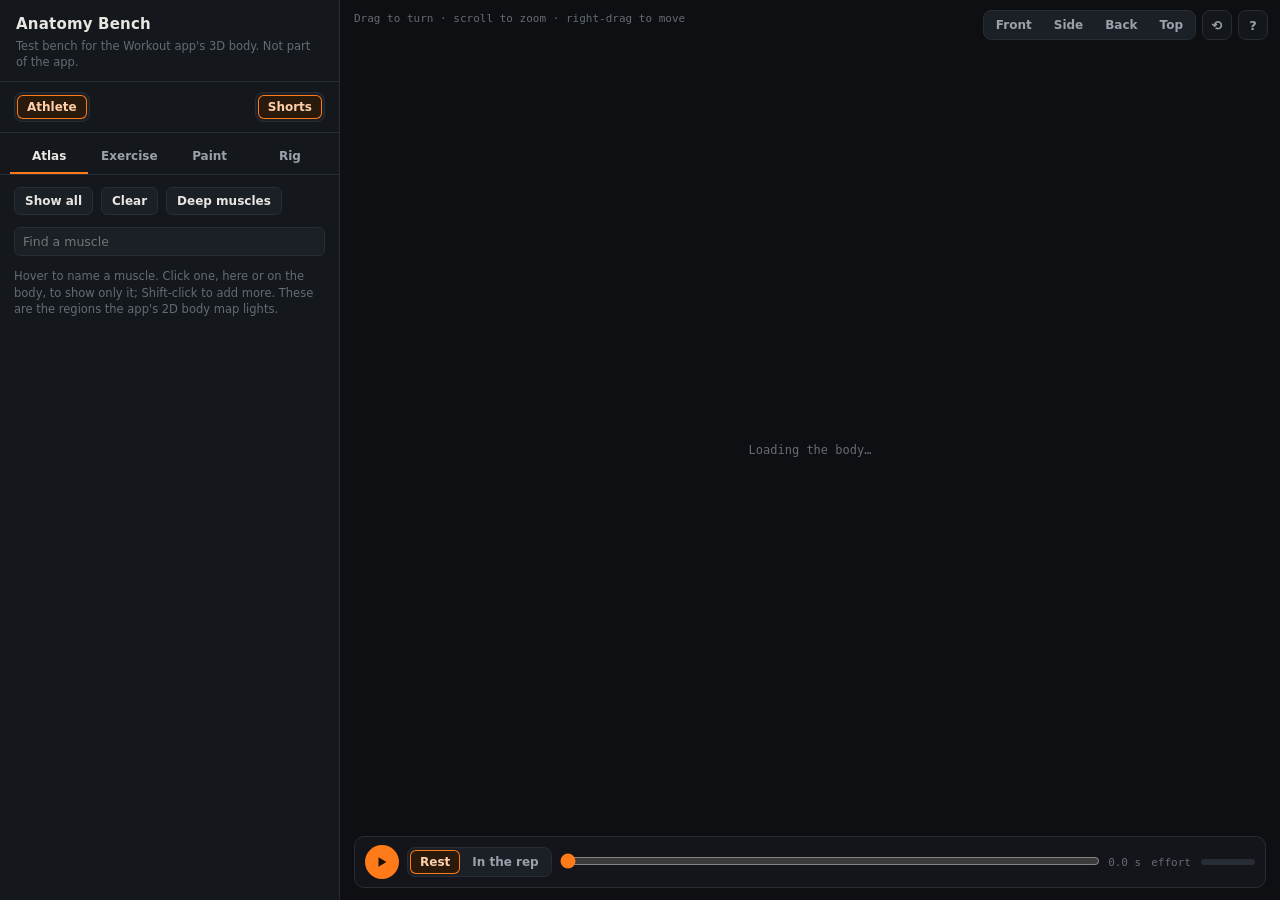
==== commit 39c8ad82: "Show the inside of the body in Anatomy, and drop the scanned trainer Anatomy gains an Organs layer a" ====
--- a/tools/anatomy/index.html
+++ b/tools/anatomy/index.html
@@ -124,7 +124,6 @@
     <div class="modelrow">
       <div class="seg" id="model" role="group" aria-label="Model">
         <button data-model="athlete" aria-pressed="true" title="The sculpted anatomical body">Athlete</button>
-        <button data-model="trainer" aria-pressed="false" title="The scanned trainer in a tee and shorts">Trainer</button>
       </div>
       <div class="seg"><button id="shorts" aria-pressed="true" title="Show or hide the athlete's shorts">Shorts</button></div>
     </div>
